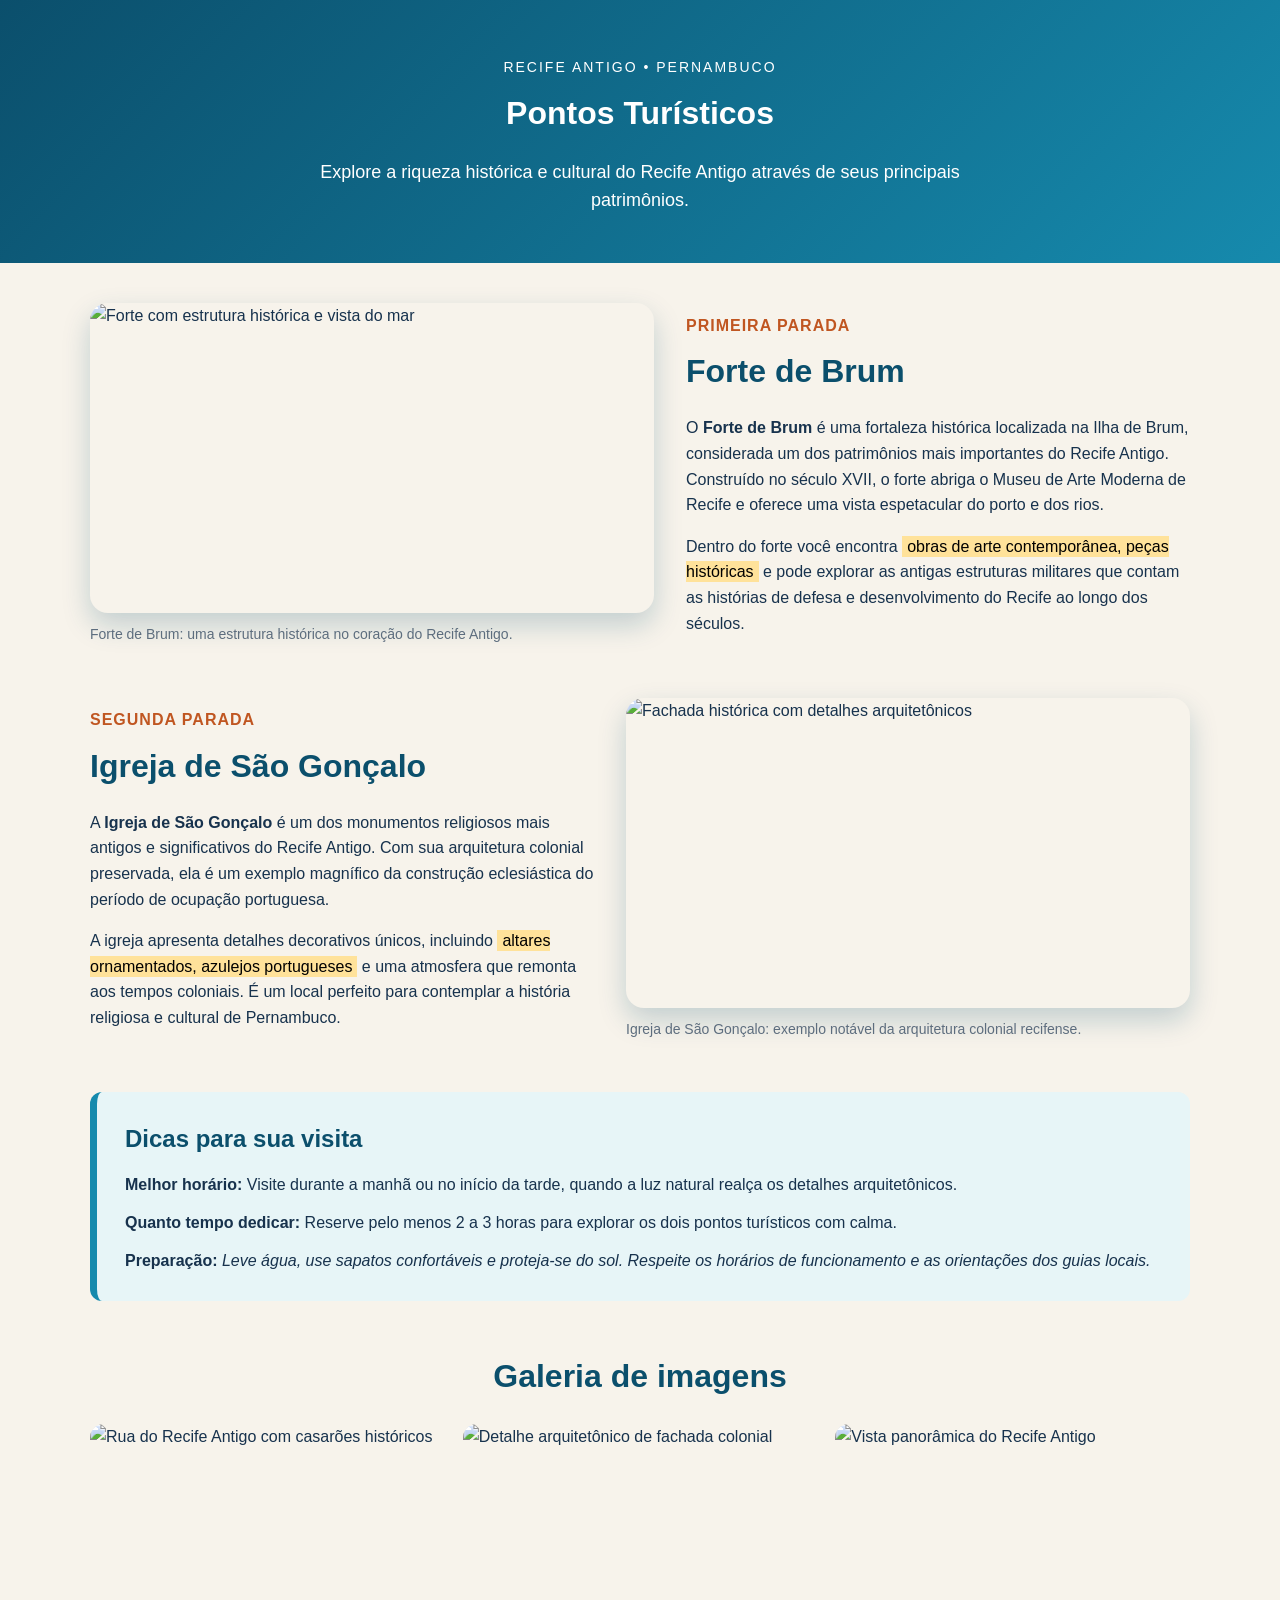
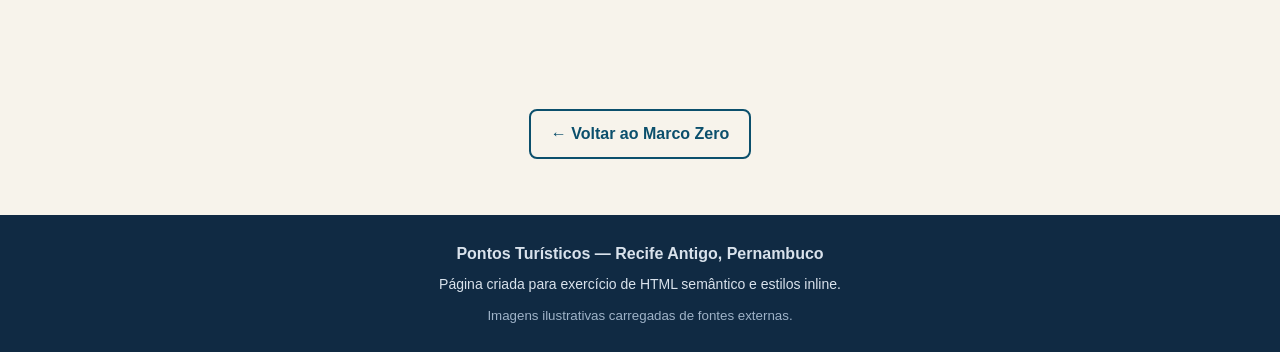
==== pontos-turisticos.html @ fddd7b07 "Adiciona página de pontos turísticos e link de navegação" ====
<!DOCTYPE html>
<html lang="pt-BR">
<head>
  <meta charset="UTF-8">
  <meta name="viewport" content="width=device-width, initial-scale=1.0">
  <title>Pontos Turísticos — Recife Antigo</title>
</head>

<body style="margin: 0; font-family: Arial, Helvetica, sans-serif; background-color: #f7f3eb; color: #17324d; line-height: 1.6;">

  <header style="background: linear-gradient(135deg, #0b4f6c, #168aad); color: white; padding: 56px 20px 48px; text-align: center;">
    <p style="margin: 0 0 10px; font-size: 14px; letter-spacing: 2px; text-transform: uppercase;">Recife Antigo • Pernambuco</p>
    <h1 style="margin: 0; font-size: clamp(34px, 6vw, 58px;">Pontos Turísticos</h1>
    <p style="max-width: 720px; margin: 18px auto 0; font-size: 18px;">
      Explore a riqueza histórica e cultural do Recife Antigo através de seus principais patrimônios.
    </p>
  </header>

  <main style="max-width: 1100px; margin: 0 auto; padding: 40px 20px 56px;">

    <section style="display: flex; flex-wrap: wrap; align-items: center; gap: 32px; margin-bottom: 52px;">
      <figure style="flex: 1 1 420px; margin: 0;">
        <img
          src="https://images.unsplash.com/photo-1560022869-32c3fd8c3f3f?auto=format&fit=crop&w=1100&q=85"
          alt="Forte com estrutura histórica e vista do mar"
          style="display: block; width: 100%; min-height: 310px; object-fit: cover; border-radius: 18px; box-shadow: 0 12px 28px rgba(11, 79, 108, 0.22);"
        >
        <figcaption style="margin-top: 10px; color: #5d6d7e; font-size: 14px;">
          Forte de Brum: uma estrutura histórica no coração do Recife Antigo.
        </figcaption>
      </figure>

      <div style="flex: 1 1 360px;">
        <p style="margin: 0 0 8px; color: #c05621; font-weight: bold; text-transform: uppercase; letter-spacing: 1px;">Primeira parada</p>
        <h2 style="margin: 0 0 18px; font-size: 32px; color: #0b4f6c;">Forte de Brum</h2>
        <p style="margin: 0 0 16px;">
          O <strong>Forte de Brum</strong> é uma fortaleza histórica localizada na Ilha de Brum, considerada um dos patrimônios mais importantes do Recife Antigo.
          Construído no século XVII, o forte abriga o Museu de Arte Moderna de Recife e oferece uma vista espetacular do porto e dos rios.
        </p>
        <p style="margin: 0;">
          Dentro do forte você encontra <mark style="background-color: #ffe29a; padding: 2px 5px;">obras de arte contemporânea, peças históricas</mark> e pode explorar as antigas estruturas 
          militares que contam as histórias de defesa e desenvolvimento do Recife ao longo dos séculos.
        </p>
      </div>
    </section>

    <section style="display: flex; flex-wrap: wrap; align-items: center; gap: 32px; margin-bottom: 52px; flex-direction: row-reverse;">
      <figure style="flex: 1 1 420px; margin: 0;">
        <img
          src="https://images.unsplash.com/photo-1486406146926-c627a92ad1ab?auto=format&fit=crop&w=1100&q=85"
          alt="Fachada histórica com detalhes arquitetônicos"
          style="display: block; width: 100%; min-height: 310px; object-fit: cover; border-radius: 18px; box-shadow: 0 12px 28px rgba(11, 79, 108, 0.22);"
        >
        <figcaption style="margin-top: 10px; color: #5d6d7e; font-size: 14px;">
          Igreja de São Gonçalo: exemplo notável da arquitetura colonial recifense.
        </figcaption>
      </figure>

      <div style="flex: 1 1 360px;">
        <p style="margin: 0 0 8px; color: #c05621; font-weight: bold; text-transform: uppercase; letter-spacing: 1px;">Segunda parada</p>
        <h2 style="margin: 0 0 18px; font-size: 32px; color: #0b4f6c;">Igreja de São Gonçalo</h2>
        <p style="margin: 0 0 16px;">
          A <strong>Igreja de São Gonçalo</strong> é um dos monumentos religiosos mais antigos e significativos do Recife Antigo. 
          Com sua arquitetura colonial preservada, ela é um exemplo magnífico da construção eclesiástica do período de ocupação portuguesa.
        </p>
        <p style="margin: 0;">
          A igreja apresenta detalhes decorativos únicos, incluindo <mark style="background-color: #ffe29a; padding: 2px 5px;">altares ornamentados, azulejos portugueses</mark> e uma atmosfera que 
          remonta aos tempos coloniais. É um local perfeito para contemplar a história religiosa e cultural de Pernambuco.
        </p>
      </div>
    </section>

    <section aria-labelledby="dicas-visita" style="background-color: #e7f5f7; border-left: 7px solid #168aad; border-radius: 12px; padding: 28px; margin-bottom: 50px;">
      <h2 id="dicas-visita" style="margin: 0 0 14px; color: #0b4f6c;">Dicas para sua visita</h2>
      <p style="margin: 0 0 12px;">
        <strong>Melhor horário:</strong> Visite durante a manhã ou no início da tarde, quando a luz natural realça os detalhes arquitetônicos.
      </p>
      <p style="margin: 0 0 12px;">
        <strong>Quanto tempo dedicar:</strong> Reserve pelo menos 2 a 3 horas para explorar os dois pontos turísticos com calma.
      </p>
      <p style="margin: 0;">
        <strong>Preparação:</strong> <em>Leve água, use sapatos confortáveis e proteja-se do sol. Respeite os horários de funcionamento e as orientações dos guias locais.</em>
      </p>
    </section>

    <section aria-labelledby="galeria">
      <h2 id="galeria" style="margin: 0 0 22px; text-align: center; font-size: 32px; color: #0b4f6c;">Galeria de imagens</h2>

      <div style="display: flex; flex-wrap: wrap; gap: 18px;">
        <img
          src="https://images.unsplash.com/photo-1518136247453-74e7b5265980?auto=format&fit=crop&w=800&q=85"
          alt="Rua do Recife Antigo com casarões históricos"
          style="flex: 1 1 260px; width: 100%; height: 235px; object-fit: cover; border-radius: 14px;"
        >
        <img
          src="https://images.unsplash.com/photo-1548013146-72479768bada?auto=format&fit=crop&w=800&q=85"
          alt="Detalhe arquitetônico de fachada colonial"
          style="flex: 1 1 260px; width: 100%; height: 235px; object-fit: cover; border-radius: 14px;"
        >
        <img
          src="https://images.unsplash.com/photo-1469515572659-cdccb367ce0d?auto=format&fit=crop&w=800&q=85"
          alt="Vista panorâmica do Recife Antigo"
          style="flex: 1 1 260px; width: 100%; height: 235px; object-fit: cover; border-radius: 14px;"
        >
      </div>
    </section>

    <section style="text-align: center; margin-top: 50px;">
      <p style="margin: 0;">
        <a href="index.html" style="color: #0b4f6c; text-decoration: none; font-weight: bold; font-size: 16px; border: 2px solid #0b4f6c; padding: 10px 20px; border-radius: 8px; display: inline-block; transition: background-color 0.3s;">
          ← Voltar ao Marco Zero
        </a>
      </p>
    </section>

  </main>

  <footer style="background-color: #102a43; color: #d9e2ec; text-align: center; padding: 26px 20px;">
    <p style="margin: 0 0 6px;"><strong>Pontos Turísticos — Recife Antigo, Pernambuco</strong></p>
    <p style="margin: 0; font-size: 14px;">Página criada para exercício de HTML semântico e estilos inline.</p>
    <small style="display: block; margin-top: 10px; color: #9fb3c8;">Imagens ilustrativas carregadas de fontes externas.</small>
  </footer>

</body>
</html>
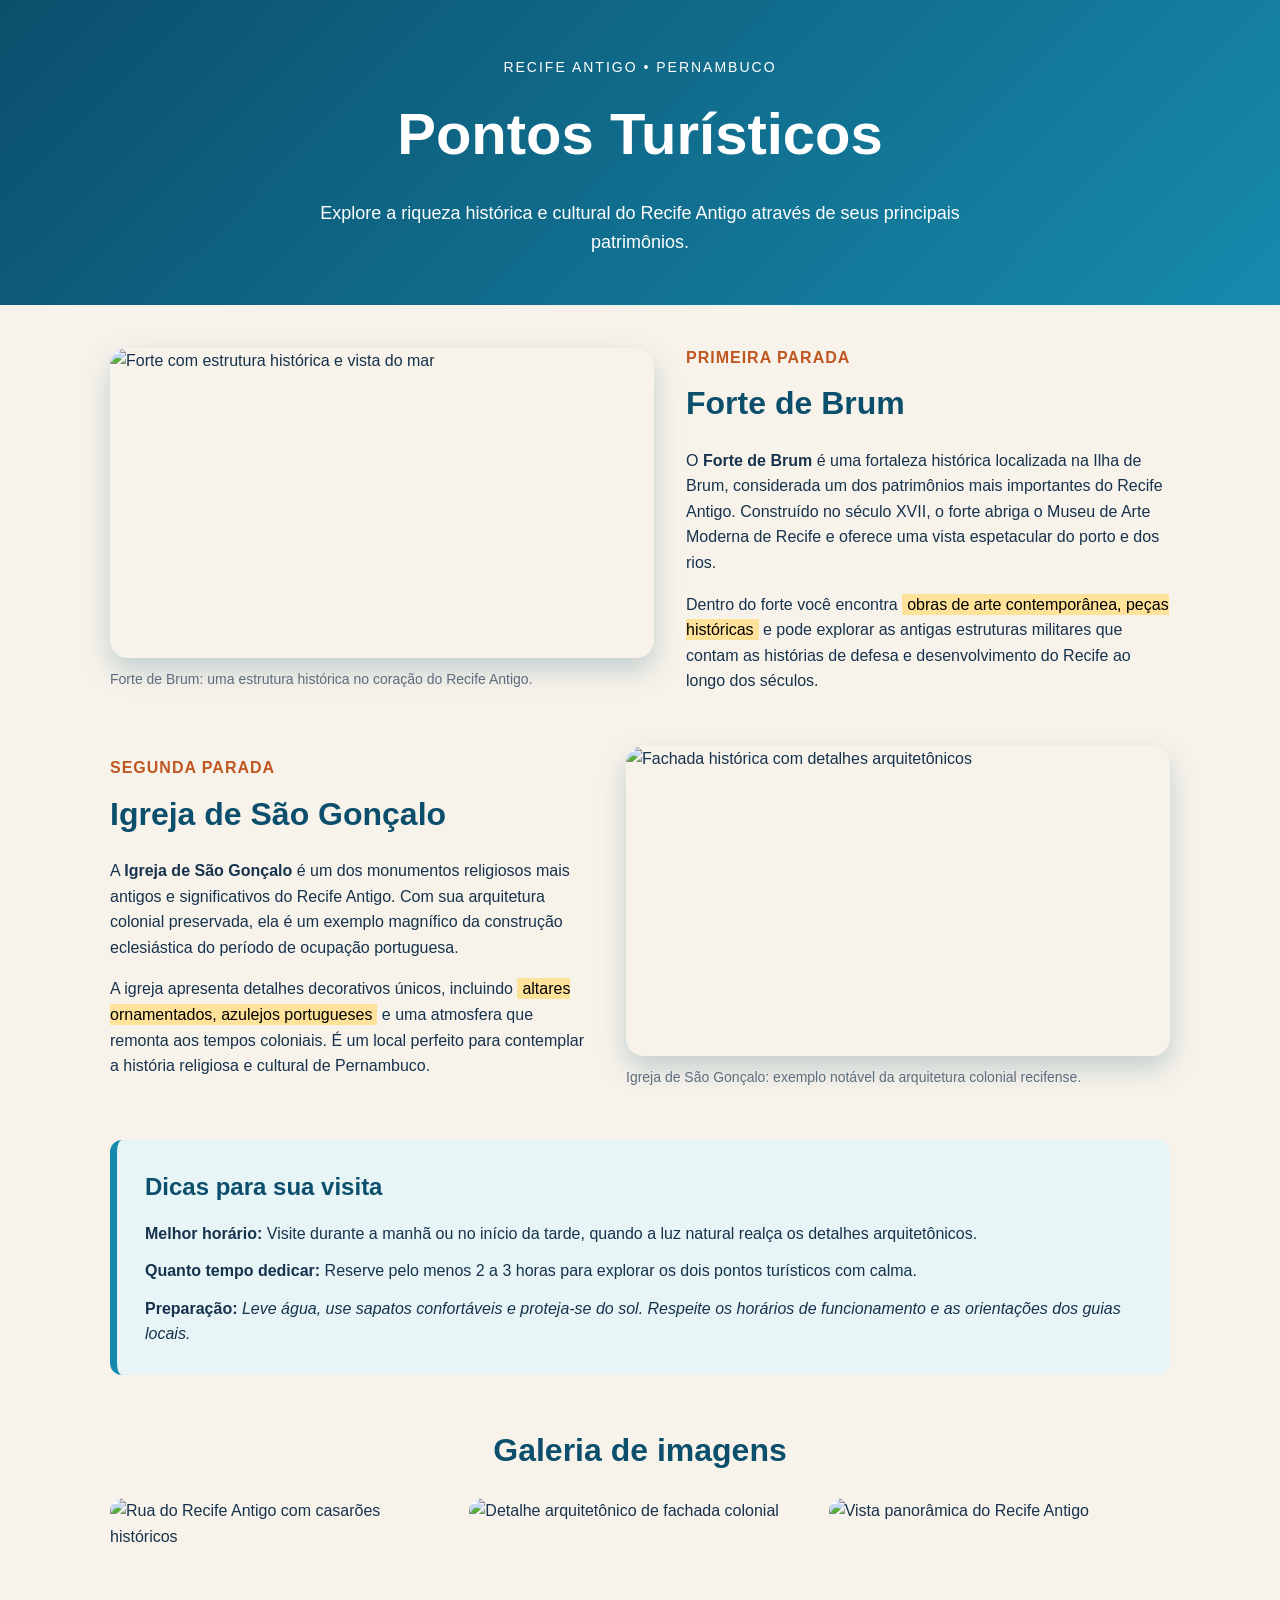
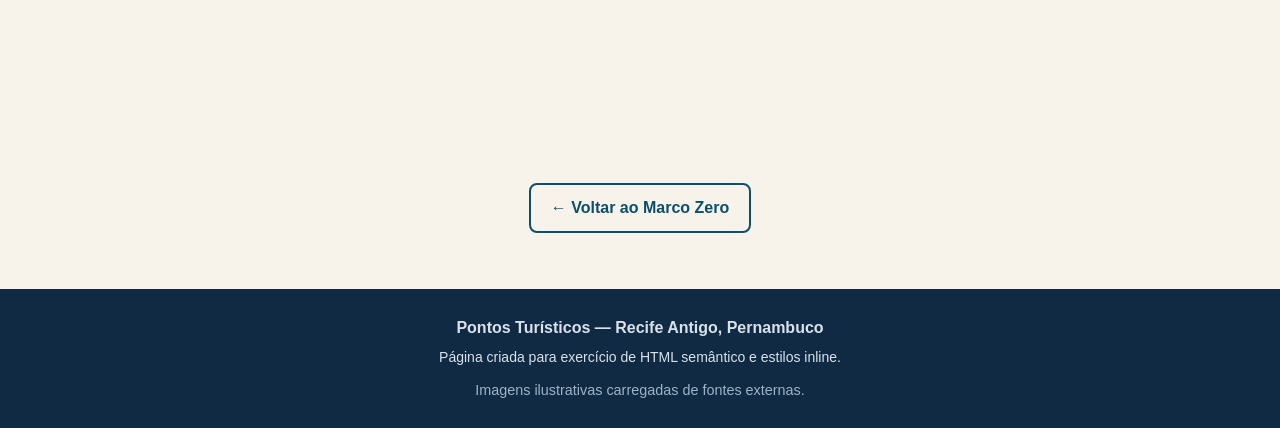
==== commit dcd00de0: "Refatora: remove estilos inline e adiciona arquivo CSS externo" ====
--- a/pontos-turisticos.html
+++ b/pontos-turisticos.html
@@ -4,121 +4,118 @@
   <meta charset="UTF-8">
   <meta name="viewport" content="width=device-width, initial-scale=1.0">
   <title>Pontos Turísticos — Recife Antigo</title>
+  <link rel="stylesheet" href="css/styles.css">
 </head>
 
-<body style="margin: 0; font-family: Arial, Helvetica, sans-serif; background-color: #f7f3eb; color: #17324d; line-height: 1.6;">
+<body>
 
-  <header style="background: linear-gradient(135deg, #0b4f6c, #168aad); color: white; padding: 56px 20px 48px; text-align: center;">
-    <p style="margin: 0 0 10px; font-size: 14px; letter-spacing: 2px; text-transform: uppercase;">Recife Antigo • Pernambuco</p>
-    <h1 style="margin: 0; font-size: clamp(34px, 6vw, 58px;">Pontos Turísticos</h1>
-    <p style="max-width: 720px; margin: 18px auto 0; font-size: 18px;">
+  <header>
+    <p>Recife Antigo • Pernambuco</p>
+    <h1>Pontos Turísticos</h1>
+    <p>
       Explore a riqueza histórica e cultural do Recife Antigo através de seus principais patrimônios.
     </p>
   </header>
 
-  <main style="max-width: 1100px; margin: 0 auto; padding: 40px 20px 56px;">
+  <main>
 
-    <section style="display: flex; flex-wrap: wrap; align-items: center; gap: 32px; margin-bottom: 52px;">
-      <figure style="flex: 1 1 420px; margin: 0;">
+    <section class="section-layout">
+      <figure class="section-figure">
         <img
           src="https://images.unsplash.com/photo-1560022869-32c3fd8c3f3f?auto=format&fit=crop&w=1100&q=85"
           alt="Forte com estrutura histórica e vista do mar"
-          style="display: block; width: 100%; min-height: 310px; object-fit: cover; border-radius: 18px; box-shadow: 0 12px 28px rgba(11, 79, 108, 0.22);"
         >
-        <figcaption style="margin-top: 10px; color: #5d6d7e; font-size: 14px;">
+        <figcaption>
           Forte de Brum: uma estrutura histórica no coração do Recife Antigo.
         </figcaption>
       </figure>
 
-      <div style="flex: 1 1 360px;">
-        <p style="margin: 0 0 8px; color: #c05621; font-weight: bold; text-transform: uppercase; letter-spacing: 1px;">Primeira parada</p>
-        <h2 style="margin: 0 0 18px; font-size: 32px; color: #0b4f6c;">Forte de Brum</h2>
-        <p style="margin: 0 0 16px;">
+      <div class="section-text">
+        <p>Primeira parada</p>
+        <h2>Forte de Brum</h2>
+        <p>
           O <strong>Forte de Brum</strong> é uma fortaleza histórica localizada na Ilha de Brum, considerada um dos patrimônios mais importantes do Recife Antigo.
           Construído no século XVII, o forte abriga o Museu de Arte Moderna de Recife e oferece uma vista espetacular do porto e dos rios.
         </p>
-        <p style="margin: 0;">
-          Dentro do forte você encontra <mark style="background-color: #ffe29a; padding: 2px 5px;">obras de arte contemporânea, peças históricas</mark> e pode explorar as antigas estruturas 
+        <p>
+          Dentro do forte você encontra <mark>obras de arte contemporânea, peças históricas</mark> e pode explorar as antigas estruturas 
           militares que contam as histórias de defesa e desenvolvimento do Recife ao longo dos séculos.
         </p>
       </div>
     </section>
 
-    <section style="display: flex; flex-wrap: wrap; align-items: center; gap: 32px; margin-bottom: 52px; flex-direction: row-reverse;">
-      <figure style="flex: 1 1 420px; margin: 0;">
+    <section class="section-layout reverse">
+      <figure class="section-figure">
         <img
           src="https://images.unsplash.com/photo-1486406146926-c627a92ad1ab?auto=format&fit=crop&w=1100&q=85"
           alt="Fachada histórica com detalhes arquitetônicos"
-          style="display: block; width: 100%; min-height: 310px; object-fit: cover; border-radius: 18px; box-shadow: 0 12px 28px rgba(11, 79, 108, 0.22);"
         >
-        <figcaption style="margin-top: 10px; color: #5d6d7e; font-size: 14px;">
+        <figcaption>
           Igreja de São Gonçalo: exemplo notável da arquitetura colonial recifense.
         </figcaption>
       </figure>
 
-      <div style="flex: 1 1 360px;">
-        <p style="margin: 0 0 8px; color: #c05621; font-weight: bold; text-transform: uppercase; letter-spacing: 1px;">Segunda parada</p>
-        <h2 style="margin: 0 0 18px; font-size: 32px; color: #0b4f6c;">Igreja de São Gonçalo</h2>
-        <p style="margin: 0 0 16px;">
+      <div class="section-text">
+        <p>Segunda parada</p>
+        <h2>Igreja de São Gonçalo</h2>
+        <p>
           A <strong>Igreja de São Gonçalo</strong> é um dos monumentos religiosos mais antigos e significativos do Recife Antigo. 
           Com sua arquitetura colonial preservada, ela é um exemplo magnífico da construção eclesiástica do período de ocupação portuguesa.
         </p>
-        <p style="margin: 0;">
-          A igreja apresenta detalhes decorativos únicos, incluindo <mark style="background-color: #ffe29a; padding: 2px 5px;">altares ornamentados, azulejos portugueses</mark> e uma atmosfera que 
+        <p>
+          A igreja apresenta detalhes decorativos únicos, incluindo <mark>altares ornamentados, azulejos portugueses</mark> e uma atmosfera que 
           remonta aos tempos coloniais. É um local perfeito para contemplar a história religiosa e cultural de Pernambuco.
         </p>
       </div>
     </section>
 
-    <section aria-labelledby="dicas-visita" style="background-color: #e7f5f7; border-left: 7px solid #168aad; border-radius: 12px; padding: 28px; margin-bottom: 50px;">
-      <h2 id="dicas-visita" style="margin: 0 0 14px; color: #0b4f6c;">Dicas para sua visita</h2>
-      <p style="margin: 0 0 12px;">
+    <section class="tip-box">
+      <h2>Dicas para sua visita</h2>
+      <p>
         <strong>Melhor horário:</strong> Visite durante a manhã ou no início da tarde, quando a luz natural realça os detalhes arquitetônicos.
       </p>
-      <p style="margin: 0 0 12px;">
+      <p>
         <strong>Quanto tempo dedicar:</strong> Reserve pelo menos 2 a 3 horas para explorar os dois pontos turísticos com calma.
       </p>
-      <p style="margin: 0;">
+      <p>
         <strong>Preparação:</strong> <em>Leve água, use sapatos confortáveis e proteja-se do sol. Respeite os horários de funcionamento e as orientações dos guias locais.</em>
       </p>
     </section>
 
     <section aria-labelledby="galeria">
-      <h2 id="galeria" style="margin: 0 0 22px; text-align: center; font-size: 32px; color: #0b4f6c;">Galeria de imagens</h2>
+      <h2 id="galeria">Galeria de imagens</h2>
 
-      <div style="display: flex; flex-wrap: wrap; gap: 18px;">
+      <div class="gallery-container">
         <img
           src="https://images.unsplash.com/photo-1518136247453-74e7b5265980?auto=format&fit=crop&w=800&q=85"
           alt="Rua do Recife Antigo com casarões históricos"
-          style="flex: 1 1 260px; width: 100%; height: 235px; object-fit: cover; border-radius: 14px;"
+          class="gallery-img"
         >
         <img
           src="https://images.unsplash.com/photo-1548013146-72479768bada?auto=format&fit=crop&w=800&q=85"
           alt="Detalhe arquitetônico de fachada colonial"
-          style="flex: 1 1 260px; width: 100%; height: 235px; object-fit: cover; border-radius: 14px;"
+          class="gallery-img"
         >
         <img
           src="https://images.unsplash.com/photo-1469515572659-cdccb367ce0d?auto=format&fit=crop&w=800&q=85"
           alt="Vista panorâmica do Recife Antigo"
-          style="flex: 1 1 260px; width: 100%; height: 235px; object-fit: cover; border-radius: 14px;"
+          class="gallery-img"
         >
       </div>
     </section>
 
-    <section style="text-align: center; margin-top: 50px;">
-      <p style="margin: 0;">
-        <a href="index.html" style="color: #0b4f6c; text-decoration: none; font-weight: bold; font-size: 16px; border: 2px solid #0b4f6c; padding: 10px 20px; border-radius: 8px; display: inline-block; transition: background-color 0.3s;">
-          ← Voltar ao Marco Zero
-        </a>
-      </p>
+    <section class="link-container">
+      <a href="index.html" class="btn-link">
+        ← Voltar ao Marco Zero
+      </a>
     </section>
 
   </main>
 
-  <footer style="background-color: #102a43; color: #d9e2ec; text-align: center; padding: 26px 20px;">
-    <p style="margin: 0 0 6px;"><strong>Pontos Turísticos — Recife Antigo, Pernambuco</strong></p>
-    <p style="margin: 0; font-size: 14px;">Página criada para exercício de HTML semântico e estilos inline.</p>
-    <small style="display: block; margin-top: 10px; color: #9fb3c8;">Imagens ilustrativas carregadas de fontes externas.</small>
+  <footer>
+    <p><strong>Pontos Turísticos — Recife Antigo, Pernambuco</strong></p>
+    <p>Página criada para exercício de HTML semântico e estilos inline.</p>
+    <small>Imagens ilustrativas carregadas de fontes externas.</small>
   </footer>
 
 </body>
--- a/css/styles.css
+++ b/css/styles.css
@@ -0,0 +1,334 @@
+/* ========================================
+   ESTILOS GLOBAIS
+   ======================================== */
+
+* {
+  margin: 0;
+  padding: 0;
+  box-sizing: border-box;
+}
+
+body {
+  font-family: Arial, Helvetica, sans-serif;
+  background-color: #f7f3eb;
+  color: #17324d;
+  line-height: 1.6;
+  margin: 0;
+}
+
+/* ========================================
+   HEADER
+   ======================================== */
+
+header {
+  background: linear-gradient(135deg, #0b4f6c, #168aad);
+  color: white;
+  padding: 56px 20px 48px;
+  text-align: center;
+}
+
+header p:first-child {
+  margin: 0 0 10px;
+  font-size: 14px;
+  letter-spacing: 2px;
+  text-transform: uppercase;
+}
+
+header h1 {
+  margin: 0;
+  font-size: clamp(34px, 6vw, 58px);
+}
+
+header > p:last-of-type {
+  max-width: 720px;
+  margin: 18px auto 0;
+  font-size: 18px;
+}
+
+/* ========================================
+   MAIN
+   ======================================== */
+
+main {
+  max-width: 1100px;
+  margin: 0 auto;
+  padding: 40px 20px 56px;
+}
+
+/* ========================================
+   SEÇÕES
+   ======================================== */
+
+.section-layout {
+  display: flex;
+  flex-wrap: wrap;
+  align-items: center;
+  gap: 32px;
+  margin-bottom: 52px;
+}
+
+.section-layout.reverse {
+  flex-direction: row-reverse;
+}
+
+.section-text {
+  flex: 1 1 360px;
+}
+
+.section-text p:first-of-type {
+  margin: 0 0 8px;
+  color: #c05621;
+  font-weight: bold;
+  text-transform: uppercase;
+  letter-spacing: 1px;
+}
+
+.section-text h2 {
+  margin: 0 0 18px;
+  font-size: 32px;
+  color: #0b4f6c;
+}
+
+.section-text p {
+  margin: 0 0 16px;
+}
+
+.section-text p:last-child {
+  margin: 0;
+}
+
+.section-figure {
+  flex: 1 1 420px;
+  margin: 0;
+}
+
+.section-figure img {
+  display: block;
+  width: 100%;
+  min-height: 310px;
+  object-fit: cover;
+  border-radius: 18px;
+  box-shadow: 0 12px 28px rgba(11, 79, 108, 0.22);
+}
+
+.section-figure figcaption {
+  margin-top: 10px;
+  color: #5d6d7e;
+  font-size: 14px;
+}
+
+/* ========================================
+   ATRAÇÕES
+   ======================================== */
+
+.atracoes-header {
+  text-align: center;
+  max-width: 700px;
+  margin: 0 auto 28px;
+}
+
+.atracoes-header h2 {
+  margin: 0 0 10px;
+  font-size: 32px;
+  color: #0b4f6c;
+  text-align: center;
+}
+
+.atracoes-header p {
+  margin: 0;
+  text-align: center;
+}
+
+.atracoes-container {
+  display: flex;
+  flex-wrap: wrap;
+  gap: 20px;
+  justify-content: center;
+}
+
+.atracao-card {
+  background: white;
+  flex: 1 1 250px;
+  max-width: 330px;
+  padding: 24px;
+  border-radius: 16px;
+  box-shadow: 0 8px 20px rgba(23, 50, 77, 0.10);
+}
+
+.atracao-card h3 {
+  margin-top: 0;
+  color: #c05621;
+}
+
+.atracao-card p {
+  margin-bottom: 0;
+}
+
+/* ========================================
+   DICA / TIP BOX
+   ======================================== */
+
+.tip-box {
+  background-color: #e7f5f7;
+  border-left: 7px solid #168aad;
+  border-radius: 12px;
+  padding: 28px;
+  margin-bottom: 50px;
+}
+
+.tip-box h2 {
+  margin: 0 0 14px;
+  color: #0b4f6c;
+}
+
+.tip-box p {
+  margin: 0 0 12px;
+}
+
+.tip-box p:last-child {
+  margin: 0;
+}
+
+/* ========================================
+   GALERIA
+   ======================================== */
+
+#galeria {
+  margin: 0 0 22px;
+  text-align: center;
+  font-size: 32px;
+  color: #0b4f6c;
+}
+
+.gallery-container {
+  display: flex;
+  flex-wrap: wrap;
+  gap: 18px;
+}
+
+.gallery-img {
+  flex: 1 1 260px;
+  width: 100%;
+  height: 235px;
+  object-fit: cover;
+  border-radius: 14px;
+}
+
+/* ========================================
+   MARCA / HIGHLIGHT
+   ======================================== */
+
+mark {
+  background-color: #ffe29a;
+  padding: 2px 5px;
+}
+
+/* ========================================
+   LINKS
+   ======================================== */
+
+.btn-link {
+  color: #0b4f6c;
+  text-decoration: none;
+  font-weight: bold;
+  font-size: 16px;
+  border: 2px solid #0b4f6c;
+  padding: 10px 20px;
+  border-radius: 8px;
+  display: inline-block;
+  transition: background-color 0.3s, color 0.3s;
+}
+
+.btn-link:hover {
+  background-color: #0b4f6c;
+  color: white;
+}
+
+.link-container {
+  text-align: center;
+  margin-top: 50px;
+}
+
+/* ========================================
+   FOOTER
+   ======================================== */
+
+footer {
+  background-color: #102a43;
+  color: #d9e2ec;
+  text-align: center;
+  padding: 26px 20px;
+}
+
+footer p {
+  margin: 0 0 6px;
+}
+
+footer p:last-of-type {
+  font-size: 14px;
+}
+
+footer small {
+  display: block;
+  margin-top: 10px;
+  color: #9fb3c8;
+}
+
+/* ========================================
+   TIPOGRAFIA SEMÂNTICA
+   ======================================== */
+
+strong {
+  font-weight: bold;
+}
+
+em {
+  font-style: italic;
+}
+
+small {
+  font-size: 0.9em;
+}
+
+/* ========================================
+   RESPONSIVE
+   ======================================== */
+
+@media (max-width: 768px) {
+  header {
+    padding: 40px 15px 35px;
+  }
+
+  header h1 {
+    font-size: clamp(28px, 5vw, 40px);
+  }
+
+  main {
+    padding: 30px 15px 40px;
+  }
+
+  .section-layout,
+  .section-layout.reverse {
+    gap: 20px;
+  }
+
+  .atracoes-container {
+    gap: 15px;
+  }
+
+  .atracao-card {
+    flex: 1 1 100%;
+  }
+
+  .gallery-container {
+    gap: 12px;
+  }
+
+  .gallery-img {
+    height: 200px;
+  }
+
+  footer {
+    padding: 20px 15px;
+  }
+}
